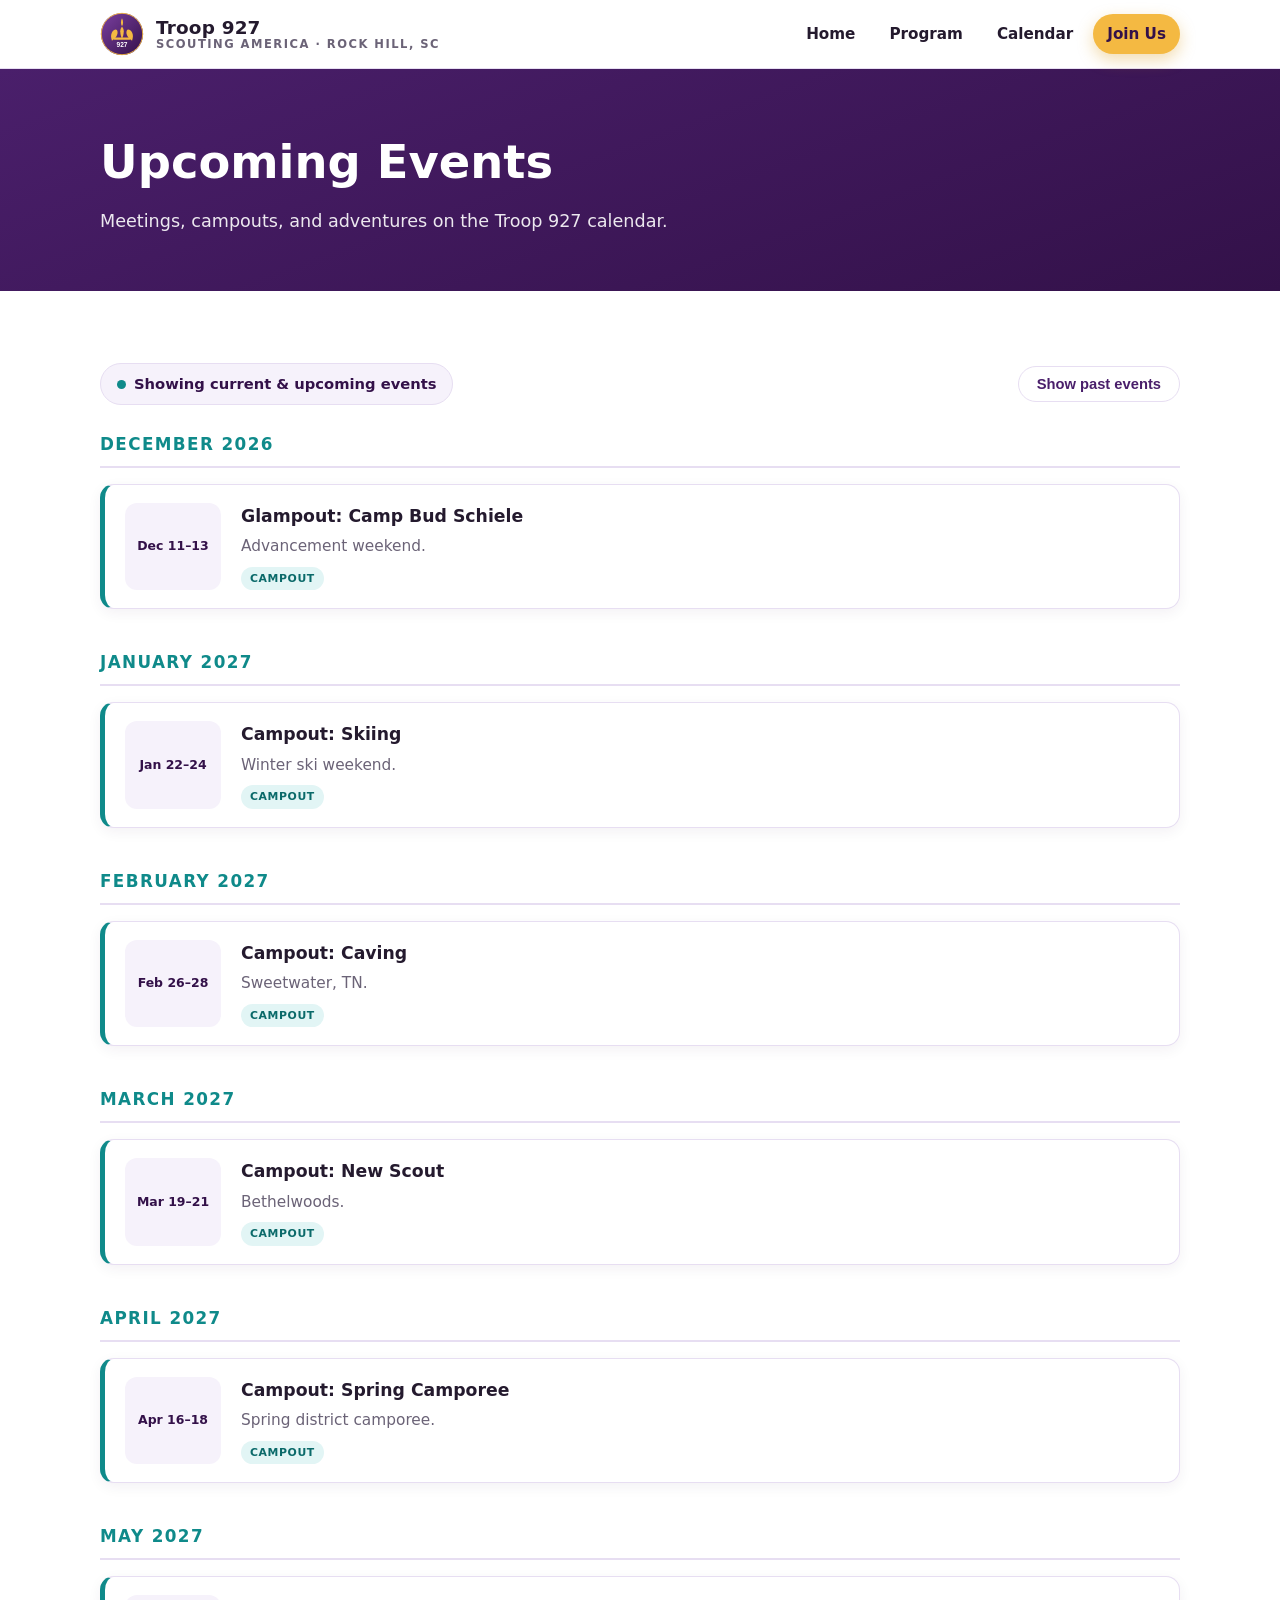
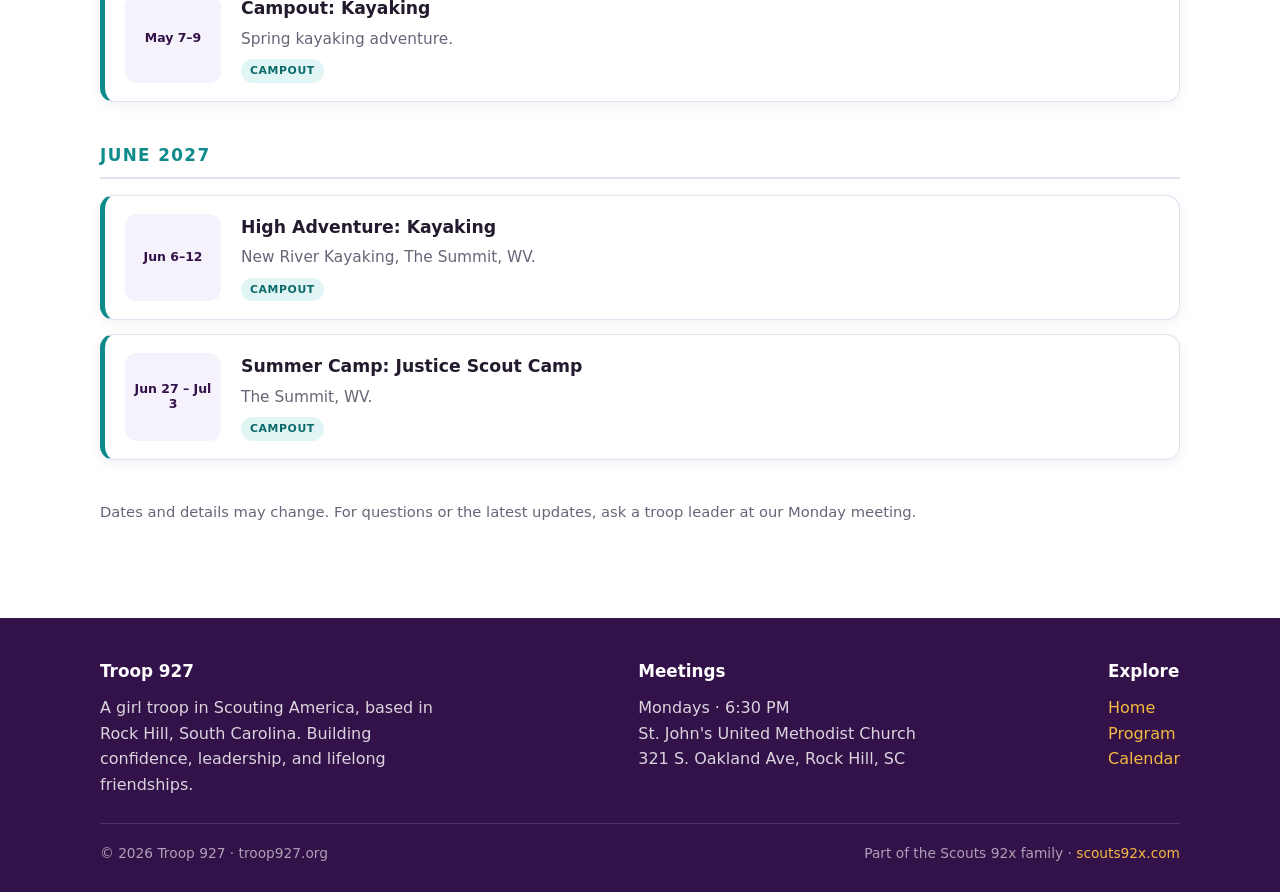
==== events.html @ 01d88c57 "Initial Troop 927 site: home + dynamic events calendar Co-authored-by: Copilot <223556219+Copilot@us" ====
<!DOCTYPE html>
<html lang="en">
<head>
  <meta charset="UTF-8" />
  <meta name="viewport" content="width=device-width, initial-scale=1.0" />
  <title>Upcoming Events · Troop 927</title>
  <meta name="description" content="Current and upcoming events, meetings, campouts, and adventures for Troop 927 in Rock Hill, SC." />
  <link rel="icon" href="assets/logo.svg" type="image/svg+xml" />
  <link rel="stylesheet" href="css/styles.css" />
</head>
<body>
  <header class="site-header">
    <div class="container bar">
      <a class="brand" href="index.html">
        <img src="assets/logo.svg" alt="Troop 927 crest" />
        <span class="name">Troop 927<span class="sub">Scouting America · Rock Hill, SC</span></span>
      </a>
      <button class="nav-toggle" aria-label="Menu" aria-expanded="false">
        <svg viewBox="0 0 24 24" fill="none" stroke="currentColor" stroke-width="2.2"><path d="M3 6h18M3 12h18M3 18h18"/></svg>
      </button>
      <nav class="nav">
        <a href="index.html">Home</a>
        <a href="index.html#program">Program</a>
        <a href="events.html">Calendar</a>
        <a href="index.html#join" class="cta">Join Us</a>
      </nav>
    </div>
  </header>

  <main>
    <section class="page-hero">
      <div class="container">
        <h1>Upcoming Events</h1>
        <p>Meetings, campouts, and adventures on the Troop 927 calendar.</p>
      </div>
    </section>

    <section class="section">
      <div class="container">
        <div class="events-toolbar">
          <span class="pill-note"><span class="dot"></span> Showing current &amp; upcoming events</span>
          <button class="toggle-btn" id="togglePast" aria-pressed="false">Show past events</button>
        </div>
        <div id="events"></div>
        <p style="margin-top:36px;color:var(--muted);font-size:.92rem">
          Dates and details may change. For questions or the latest updates, ask a troop leader at our Monday meeting.
        </p>
      </div>
    </section>
  </main>

  <footer class="site-footer">
    <div class="container">
      <div class="cols">
        <div style="max-width:34ch">
          <h4>Troop 927</h4>
          <p style="margin:0">A girl troop in Scouting America, based in Rock Hill, South Carolina. Building confidence, leadership, and lifelong friendships.</p>
        </div>
        <div>
          <h4>Meetings</h4>
          <p style="margin:0">Mondays · 6:30 PM<br />St. John's United Methodist Church<br />321 S. Oakland Ave, Rock Hill, SC</p>
        </div>
        <div>
          <h4>Explore</h4>
          <p style="margin:0">
            <a href="index.html">Home</a><br />
            <a href="index.html#program">Program</a><br />
            <a href="events.html">Calendar</a>
          </p>
        </div>
      </div>
      <div class="fine">
        <span>&copy; <span id="year"></span> Troop 927 · troop927.org</span>
        <span>Part of the Scouts 92x family · <a href="https://scouts92x.com">scouts92x.com</a></span>
      </div>
    </div>
  </footer>

  <script src="js/main.js"></script>
  <script src="js/events.js"></script>
</body>
</html>
---- css/styles.css ----
:root {
  --plum: #4a1f6b;
  --plum-deep: #331149;
  --violet: #7b3fa0;
  --gold: #f4b942;
  --gold-deep: #d99a1c;
  --teal: #0f8a8a;
  --ink: #241a2e;
  --muted: #6b6377;
  --paper: #ffffff;
  --cloud: #f6f2fb;
  --line: #e7def2;
  --shadow: 0 10px 30px rgba(51, 17, 73, .12);
  --radius: 16px;
  --max: 1120px;
  font-synthesis: none;
}

* { box-sizing: border-box; }

html { scroll-behavior: smooth; }

body {
  margin: 0;
  font-family: "Segoe UI", system-ui, -apple-system, Roboto, Helvetica, Arial, sans-serif;
  color: var(--ink);
  background: var(--paper);
  line-height: 1.6;
}

a { color: var(--violet); }

img { max-width: 100%; display: block; }

.container {
  width: 100%;
  max-width: var(--max);
  margin-inline: auto;
  padding-inline: 20px;
}

/* ---------- Header ---------- */
.site-header {
  position: sticky;
  top: 0;
  z-index: 40;
  background: rgba(255, 255, 255, .9);
  backdrop-filter: saturate(180%) blur(10px);
  border-bottom: 1px solid var(--line);
}
.site-header .bar {
  display: flex;
  align-items: center;
  justify-content: space-between;
  gap: 16px;
  padding-block: 12px;
}
.brand {
  display: flex;
  align-items: center;
  gap: 12px;
  text-decoration: none;
  color: var(--ink);
}
.brand img { width: 44px; height: 44px; }
.brand .name { font-weight: 800; font-size: 1.15rem; line-height: 1.1; letter-spacing: .2px; }
.brand .sub { display: block; font-weight: 600; font-size: .72rem; color: var(--muted); text-transform: uppercase; letter-spacing: 1.5px; }

.nav {
  display: flex;
  align-items: center;
  gap: 6px;
}
.nav a {
  text-decoration: none;
  color: var(--ink);
  font-weight: 600;
  padding: 8px 14px;
  border-radius: 999px;
  font-size: .95rem;
}
.nav a:hover { background: var(--cloud); }
.nav a.cta {
  background: var(--gold);
  color: var(--plum-deep);
  box-shadow: 0 6px 16px rgba(217, 154, 28, .35);
}
.nav a.cta:hover { background: var(--gold-deep); color: #fff; }

.nav-toggle { display: none; }

/* ---------- Buttons ---------- */
.btn {
  display: inline-flex;
  align-items: center;
  gap: 8px;
  text-decoration: none;
  font-weight: 700;
  padding: 13px 24px;
  border-radius: 999px;
  border: 0;
  cursor: pointer;
  font-size: 1rem;
  transition: transform .12s ease, box-shadow .12s ease;
}
.btn:hover { transform: translateY(-2px); }
.btn-gold { background: var(--gold); color: var(--plum-deep); box-shadow: 0 8px 20px rgba(217, 154, 28, .4); }
.btn-gold:hover { background: var(--gold-deep); color: #fff; }
.btn-ghost { background: rgba(255, 255, 255, .14); color: #fff; border: 1.5px solid rgba(255, 255, 255, .55); }
.btn-ghost:hover { background: rgba(255, 255, 255, .24); }
.btn-plum { background: var(--plum); color: #fff; box-shadow: var(--shadow); }
.btn-plum:hover { background: var(--plum-deep); }

/* ---------- Hero ---------- */
.hero {
  position: relative;
  color: #fff;
  background:
    radial-gradient(1200px 600px at 85% -10%, rgba(244, 185, 66, .32), transparent 60%),
    radial-gradient(900px 500px at 0% 120%, rgba(15, 138, 138, .35), transparent 55%),
    linear-gradient(160deg, var(--plum) 0%, var(--plum-deep) 100%);
  overflow: hidden;
}
.hero .container { padding-block: 84px 96px; position: relative; z-index: 2; }
.eyebrow {
  display: inline-flex;
  align-items: center;
  gap: 8px;
  background: rgba(255, 255, 255, .14);
  border: 1px solid rgba(255, 255, 255, .28);
  color: #fff;
  padding: 6px 14px;
  border-radius: 999px;
  font-weight: 700;
  font-size: .8rem;
  letter-spacing: .6px;
  text-transform: uppercase;
}
.hero h1 {
  font-size: clamp(2.1rem, 5vw, 3.6rem);
  line-height: 1.06;
  margin: 18px 0 10px;
  max-width: 16ch;
  font-weight: 900;
  letter-spacing: -.5px;
}
.hero h1 .accent { color: var(--gold); }
.hero p.lead {
  font-size: clamp(1.05rem, 2vw, 1.28rem);
  max-width: 54ch;
  color: rgba(255, 255, 255, .92);
  margin: 0 0 28px;
}
.hero-actions { display: flex; flex-wrap: wrap; gap: 14px; }
.hero-meta {
  margin-top: 34px;
  display: flex;
  flex-wrap: wrap;
  gap: 12px 28px;
  font-weight: 600;
  color: rgba(255, 255, 255, .92);
}
.hero-meta span { display: inline-flex; align-items: center; gap: 8px; }
.hero-meta svg { width: 20px; height: 20px; opacity: .9; }
.blob {
  position: absolute;
  inset: 0;
  z-index: 1;
  opacity: .18;
  background-image: radial-gradient(circle at 1px 1px, #fff 1px, transparent 0);
  background-size: 26px 26px;
  mask-image: linear-gradient(180deg, transparent, #000 30%, #000 70%, transparent);
}

/* ---------- Sections ---------- */
.section { padding-block: 72px; }
.section.tint { background: var(--cloud); }
.section-head { text-align: center; max-width: 62ch; margin: 0 auto 44px; }
.section-head .kicker {
  color: var(--teal);
  font-weight: 800;
  letter-spacing: 1.5px;
  text-transform: uppercase;
  font-size: .82rem;
}
.section-head h2 {
  font-size: clamp(1.7rem, 3.4vw, 2.5rem);
  margin: 8px 0 12px;
  font-weight: 900;
  letter-spacing: -.5px;
  color: var(--plum-deep);
}
.section-head p { color: var(--muted); font-size: 1.08rem; margin: 0; }

/* ---------- Cards ---------- */
.grid {
  display: grid;
  grid-template-columns: repeat(auto-fit, minmax(250px, 1fr));
  gap: 22px;
}
.card {
  background: var(--paper);
  border: 1px solid var(--line);
  border-radius: var(--radius);
  padding: 28px;
  box-shadow: var(--shadow);
  transition: transform .15s ease, box-shadow .15s ease;
}
.card:hover { transform: translateY(-4px); box-shadow: 0 18px 40px rgba(51, 17, 73, .16); }
.card .ic {
  width: 54px; height: 54px;
  border-radius: 14px;
  display: grid; place-items: center;
  margin-bottom: 16px;
  background: linear-gradient(135deg, var(--violet), var(--plum));
  color: #fff;
}
.card .ic svg { width: 28px; height: 28px; }
.card.teal .ic { background: linear-gradient(135deg, #17a2a2, var(--teal)); }
.card.gold .ic { background: linear-gradient(135deg, var(--gold), var(--gold-deep)); color: var(--plum-deep); }
.card h3 { margin: 0 0 8px; font-size: 1.22rem; color: var(--plum-deep); }
.card p { margin: 0; color: var(--muted); }

/* ---------- Meeting strip ---------- */
.meeting {
  display: grid;
  grid-template-columns: 1.1fr 1fr;
  gap: 34px;
  align-items: center;
  background: linear-gradient(160deg, var(--plum), var(--plum-deep));
  color: #fff;
  border-radius: 24px;
  padding: 40px;
  box-shadow: var(--shadow);
}
.meeting h2 { margin: 0 0 14px; font-size: clamp(1.5rem, 3vw, 2.1rem); }
.meeting ul { list-style: none; padding: 0; margin: 0; display: grid; gap: 14px; }
.meeting li { display: flex; gap: 12px; align-items: flex-start; }
.meeting li svg { width: 22px; height: 22px; flex: none; margin-top: 3px; color: var(--gold); }
.meeting .map {
  background: rgba(255, 255, 255, .08);
  border: 1px solid rgba(255, 255, 255, .2);
  border-radius: 16px;
  padding: 24px;
}
.meeting .map .big { font-size: 1.4rem; font-weight: 800; }
.meeting a { color: var(--gold); font-weight: 700; }

/* ---------- CTA band ---------- */
.cta-band {
  text-align: center;
  background:
    radial-gradient(600px 300px at 50% -20%, rgba(244,185,66,.3), transparent 60%),
    linear-gradient(160deg, var(--teal), #0b6a6a);
  color: #fff;
  border-radius: 24px;
  padding: 56px 28px;
  box-shadow: var(--shadow);
}
.cta-band h2 { font-size: clamp(1.7rem, 3.4vw, 2.4rem); margin: 0 0 12px; }
.cta-band p { max-width: 52ch; margin: 0 auto 26px; font-size: 1.1rem; opacity: .95; }

/* ---------- Footer ---------- */
.site-footer {
  background: var(--plum-deep);
  color: rgba(255, 255, 255, .82);
  padding-block: 40px 28px;
  margin-top: 8px;
}
.site-footer .cols {
  display: flex;
  flex-wrap: wrap;
  gap: 28px;
  justify-content: space-between;
}
.site-footer h4 { color: #fff; margin: 0 0 10px; font-size: 1.05rem; }
.site-footer a { color: var(--gold); text-decoration: none; }
.site-footer a:hover { text-decoration: underline; }
.site-footer .fine {
  border-top: 1px solid rgba(255, 255, 255, .14);
  margin-top: 26px;
  padding-top: 18px;
  font-size: .86rem;
  color: rgba(255, 255, 255, .6);
  display: flex;
  flex-wrap: wrap;
  gap: 8px 20px;
  justify-content: space-between;
}

/* ---------- Events page ---------- */
.page-hero {
  background: linear-gradient(160deg, var(--plum) 0%, var(--plum-deep) 100%);
  color: #fff;
  padding-block: 56px;
}
.page-hero h1 { font-size: clamp(1.9rem, 4vw, 2.9rem); margin: 0 0 8px; font-weight: 900; }
.page-hero p { margin: 0; color: rgba(255, 255, 255, .9); font-size: 1.1rem; }

.events-toolbar {
  display: flex;
  flex-wrap: wrap;
  align-items: center;
  justify-content: space-between;
  gap: 14px;
  margin-bottom: 26px;
}
.pill-note {
  display: inline-flex;
  align-items: center;
  gap: 8px;
  background: var(--cloud);
  color: var(--plum-deep);
  border: 1px solid var(--line);
  padding: 8px 16px;
  border-radius: 999px;
  font-weight: 600;
  font-size: .92rem;
}
.pill-note .dot { width: 9px; height: 9px; border-radius: 50%; background: var(--teal); }
.toggle-btn {
  background: var(--paper);
  border: 1.5px solid var(--line);
  color: var(--plum);
  font-weight: 700;
  padding: 9px 18px;
  border-radius: 999px;
  cursor: pointer;
  font-size: .92rem;
}
.toggle-btn:hover { background: var(--cloud); }
.toggle-btn[aria-pressed="true"] { background: var(--plum); color: #fff; border-color: var(--plum); }

.month-group { margin-bottom: 40px; }
.month-label {
  font-size: 1.05rem;
  font-weight: 800;
  color: var(--teal);
  text-transform: uppercase;
  letter-spacing: 1.4px;
  margin: 0 0 16px;
  padding-bottom: 8px;
  border-bottom: 2px solid var(--line);
}
.event-row {
  display: grid;
  grid-template-columns: 96px 1fr;
  gap: 20px;
  align-items: stretch;
  background: var(--paper);
  border: 1px solid var(--line);
  border-left: 5px solid var(--violet);
  border-radius: 14px;
  padding: 18px 20px;
  margin-bottom: 14px;
  box-shadow: 0 4px 14px rgba(51, 17, 73, .06);
  transition: transform .12s ease, box-shadow .12s ease;
}
.event-row:hover { transform: translateX(3px); box-shadow: 0 10px 24px rgba(51, 17, 73, .12); }
.event-row.today { border-left-color: var(--gold); background: linear-gradient(90deg, rgba(244,185,66,.1), var(--paper) 40%); }
.event-row[data-cat="campout"] { border-left-color: var(--teal); }
.event-row[data-cat="holiday"] { border-left-color: #c0447a; }
.event-row[data-cat="service"] { border-left-color: #2f8f4e; }

.date-badge {
  text-align: center;
  border-radius: 12px;
  background: var(--cloud);
  padding: 10px 6px;
  display: flex;
  flex-direction: column;
  justify-content: center;
}
.date-badge .d { font-size: 1.7rem; font-weight: 900; color: var(--plum-deep); line-height: 1; }
.date-badge .m { font-size: .72rem; font-weight: 800; letter-spacing: 1px; text-transform: uppercase; color: var(--violet); margin-top: 4px; }
.date-badge .rng { font-size: .78rem; font-weight: 800; color: var(--plum-deep); line-height: 1.2; }

.event-body { min-width: 0; }
.event-body .title { font-weight: 800; color: var(--ink); font-size: 1.08rem; margin: 0 0 4px; }
.event-body .desc { color: var(--muted); margin: 0; font-size: .96rem; }
.event-body .when { display: none; }
.tag {
  display: inline-block;
  font-size: .68rem;
  font-weight: 800;
  letter-spacing: .6px;
  text-transform: uppercase;
  padding: 3px 9px;
  border-radius: 999px;
  margin-top: 8px;
  background: var(--cloud);
  color: var(--violet);
}
.tag.campout { background: #e2f5f5; color: #0b6a6a; }
.tag.holiday { background: #fbe4ee; color: #b03a6c; }
.tag.service { background: #e4f5ea; color: #276b3f; }
.tag.meeting { background: #efe6f7; color: #6a3f8f; }
.tag.today-tag { background: var(--gold); color: var(--plum-deep); }

.empty-state {
  text-align: center;
  padding: 60px 20px;
  color: var(--muted);
}
.empty-state svg { width: 56px; height: 56px; color: var(--line); margin-bottom: 12px; }

/* ---------- Responsive ---------- */
@media (max-width: 860px) {
  .meeting { grid-template-columns: 1fr; }
}
@media (max-width: 720px) {
  .nav {
    position: absolute;
    top: 100%;
    right: 20px;
    left: 20px;
    flex-direction: column;
    align-items: stretch;
    background: var(--paper);
    border: 1px solid var(--line);
    border-radius: 14px;
    padding: 10px;
    box-shadow: var(--shadow);
    display: none;
  }
  .nav.open { display: flex; }
  .nav a { padding: 12px 14px; }
  .nav-toggle {
    display: inline-grid;
    place-items: center;
    width: 44px; height: 44px;
    border-radius: 10px;
    border: 1px solid var(--line);
    background: var(--paper);
    cursor: pointer;
  }
  .nav-toggle svg { width: 24px; height: 24px; color: var(--plum); }
  .event-row { grid-template-columns: 78px 1fr; gap: 14px; }
}
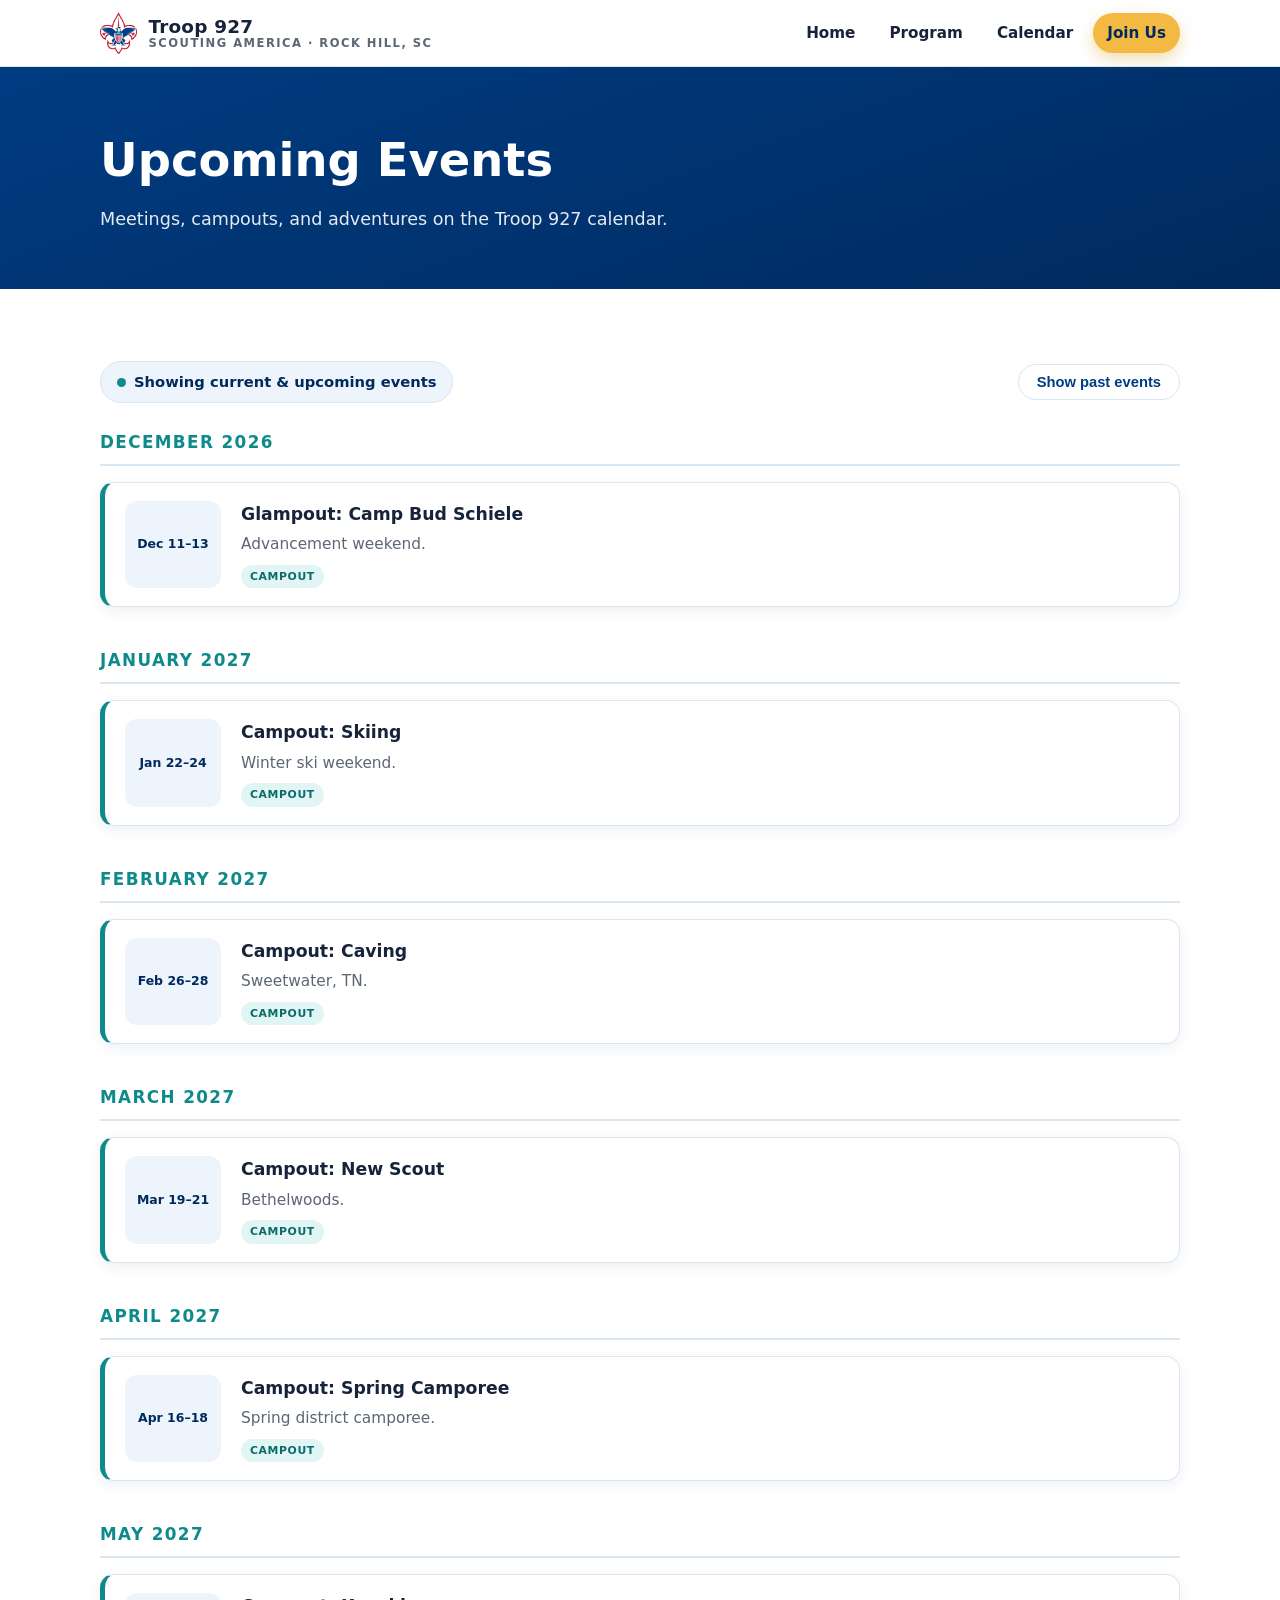
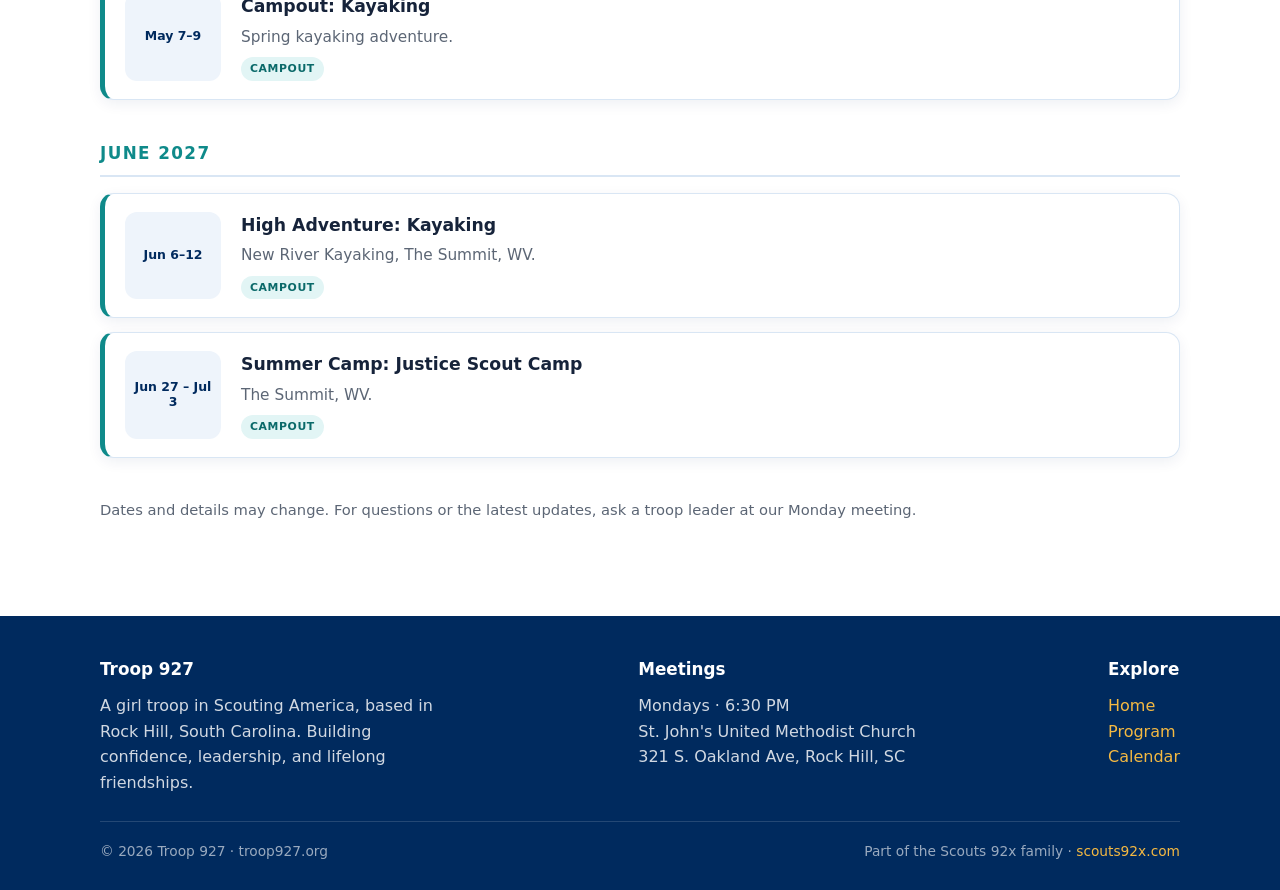
==== commit 462c1ee5: "Rebrand to Scouting America blue; use official emblem logo (transparent) Co-authored-by: Copilot <22" ====
--- a/events.html
+++ b/events.html
@@ -5,14 +5,14 @@
   <meta name="viewport" content="width=device-width, initial-scale=1.0" />
   <title>Upcoming Events · Troop 927</title>
   <meta name="description" content="Current and upcoming events, meetings, campouts, and adventures for Troop 927 in Rock Hill, SC." />
-  <link rel="icon" href="assets/logo.svg" type="image/svg+xml" />
+  <link rel="icon" href="assets/logo.png" type="image/png" />
   <link rel="stylesheet" href="css/styles.css" />
 </head>
 <body>
   <header class="site-header">
     <div class="container bar">
       <a class="brand" href="index.html">
-        <img src="assets/logo.svg" alt="Troop 927 crest" />
+        <img src="assets/logo.png" alt="Troop 927 crest" />
         <span class="name">Troop 927<span class="sub">Scouting America · Rock Hill, SC</span></span>
       </a>
       <button class="nav-toggle" aria-label="Menu" aria-expanded="false">
--- a/css/styles.css
+++ b/css/styles.css
@@ -1,16 +1,16 @@
 :root {
-  --plum: #4a1f6b;
-  --plum-deep: #331149;
-  --violet: #7b3fa0;
+  --plum: #003c82;
+  --plum-deep: #002a5e;
+  --violet: #1663b0;
   --gold: #f4b942;
   --gold-deep: #d99a1c;
   --teal: #0f8a8a;
-  --ink: #241a2e;
-  --muted: #6b6377;
+  --ink: #16233a;
+  --muted: #5c6675;
   --paper: #ffffff;
-  --cloud: #f6f2fb;
-  --line: #e7def2;
-  --shadow: 0 10px 30px rgba(51, 17, 73, .12);
+  --cloud: #eef4fb;
+  --line: #d9e6f4;
+  --shadow: 0 10px 30px rgba(0, 42, 94, .14);
   --radius: 16px;
   --max: 1120px;
   font-synthesis: none;
@@ -62,7 +62,7 @@
   text-decoration: none;
   color: var(--ink);
 }
-.brand img { width: 44px; height: 44px; }
+.brand img { height: 42px; width: auto; }
 .brand .name { font-weight: 800; font-size: 1.15rem; line-height: 1.1; letter-spacing: .2px; }
 .brand .sub { display: block; font-weight: 600; font-size: .72rem; color: var(--muted); text-transform: uppercase; letter-spacing: 1.5px; }
 
@@ -206,7 +206,7 @@
   box-shadow: var(--shadow);
   transition: transform .15s ease, box-shadow .15s ease;
 }
-.card:hover { transform: translateY(-4px); box-shadow: 0 18px 40px rgba(51, 17, 73, .16); }
+.card:hover { transform: translateY(-4px); box-shadow: 0 18px 40px rgba(0, 42, 94, .18); }
 .card .ic {
   width: 54px; height: 54px;
   border-radius: 14px;
@@ -353,10 +353,10 @@
   border-radius: 14px;
   padding: 18px 20px;
   margin-bottom: 14px;
-  box-shadow: 0 4px 14px rgba(51, 17, 73, .06);
+  box-shadow: 0 4px 14px rgba(0, 42, 94, .07);
   transition: transform .12s ease, box-shadow .12s ease;
 }
-.event-row:hover { transform: translateX(3px); box-shadow: 0 10px 24px rgba(51, 17, 73, .12); }
+.event-row:hover { transform: translateX(3px); box-shadow: 0 10px 24px rgba(0, 42, 94, .14); }
 .event-row.today { border-left-color: var(--gold); background: linear-gradient(90deg, rgba(244,185,66,.1), var(--paper) 40%); }
 .event-row[data-cat="campout"] { border-left-color: var(--teal); }
 .event-row[data-cat="holiday"] { border-left-color: #c0447a; }
